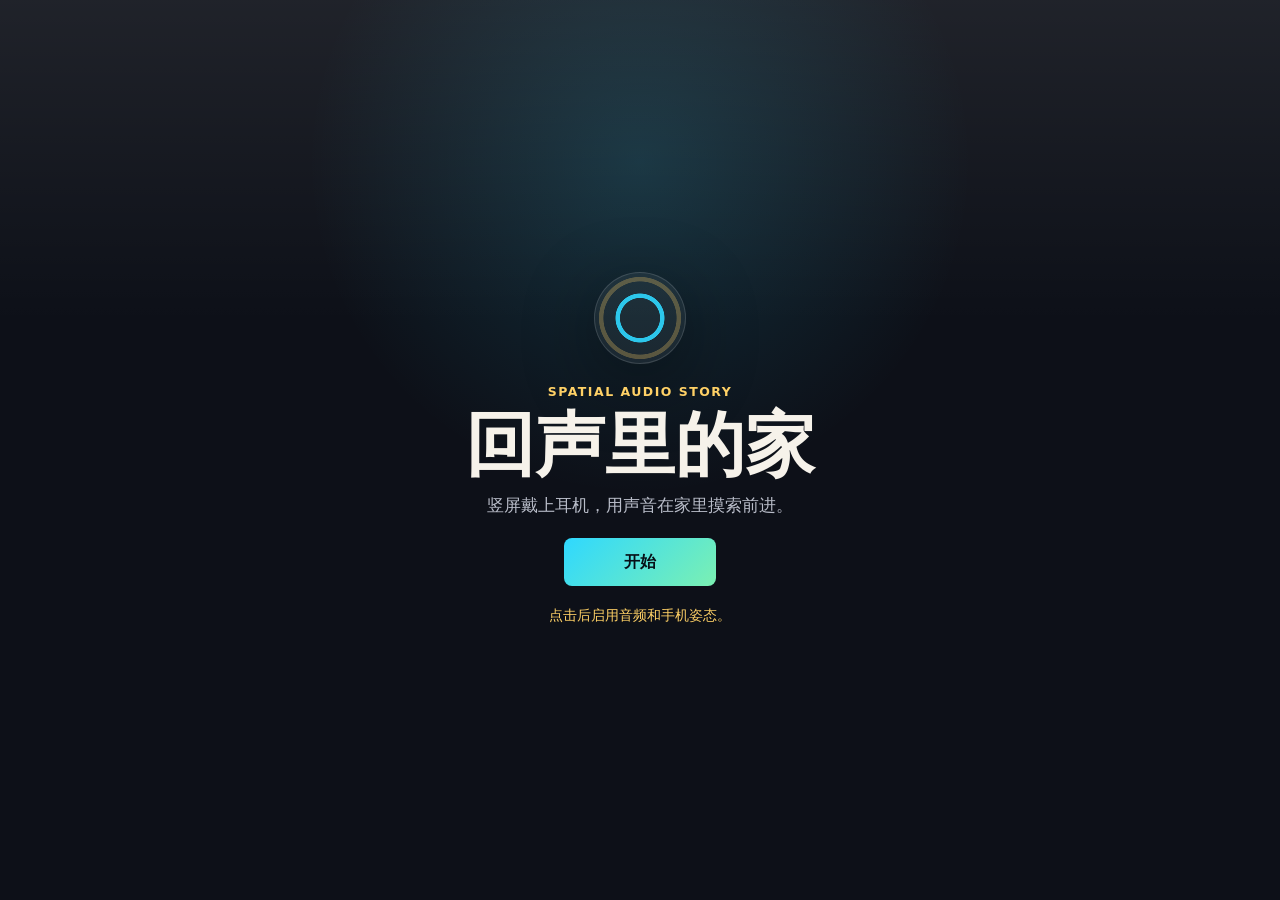
==== index.html @ 54c8c0b4 "Fix iOS sensor and mic startup flow" ====
<!doctype html>
<html lang="zh-CN">
  <head>
    <meta charset="utf-8" />
    <meta name="viewport" content="width=device-width, initial-scale=1, viewport-fit=cover" />
    <meta name="theme-color" content="#0d1018" />
    <meta name="apple-mobile-web-app-capable" content="yes" />
    <meta name="apple-mobile-web-app-status-bar-style" content="black-translucent" />
    <title>回声里的家</title>
    <link rel="manifest" href="./manifest.json" />
    <link rel="icon" href="./icon.svg" type="image/svg+xml" />
    <link rel="stylesheet" href="./styles.css" />
  </head>
  <body>
    <main class="app-shell">
      <section id="startScreen" class="screen screen-start is-active">
        <div class="start-mark" aria-hidden="true"></div>
        <div class="start-copy">
          <p class="eyebrow">Spatial Audio Story</p>
          <h1>回声里的家</h1>
          <p>竖屏戴上耳机，用声音在家里摸索前进。</p>
        </div>
        <button id="startButton" class="primary-button" type="button">开始</button>
        <p id="startStatus" class="status-note">点击后启用音频和手机姿态。</p>
      </section>

      <section id="setupScreen" class="screen screen-setup">
        <div class="setup-card">
          <p class="eyebrow">Calibration</p>
          <h2 id="setupTitle">先校准手机</h2>
          <p id="setupText">竖屏自然握持手机，保持现在的姿势不动。</p>
          <p id="setupHint" class="status-note">校准后会进入 6 步新手教学。</p>
          <div class="setup-actions">
            <button id="calibrateButton" class="primary-button" type="button">校准</button>
            <button id="skipTutorialButton" class="secondary-button" type="button">跳过教学</button>
          </div>
          <div class="invert-actions">
            <button id="invertForwardButton" class="ghost-button" type="button">前后反了</button>
            <button id="invertRightButton" class="ghost-button" type="button">左右反了</button>
          </div>
        </div>
      </section>

      <section id="gameScreen" class="screen screen-game" aria-label="剧情游戏画面">
        <div class="sound-field" aria-hidden="true">
          <span></span>
          <span></span>
          <span></span>
        </div>

        <section id="minimapPanel" class="minimap-panel" aria-label="调试小地图">
          <canvas id="mapCanvas" aria-label="竖屏关卡小地图"></canvas>
        </section>

        <button id="debugHotspot" class="debug-hotspot" type="button" aria-label="切换调试信息"></button>
        <aside id="debugPanel" class="debug-panel" aria-live="polite">
          <span id="debugScene">场景 --</span>
          <span id="debugStep">步骤 --</span>
          <span id="debugDistance">距离 --</span>
          <span id="debugSensor">姿态 --</span>
          <span id="debugMic">麦克风 --</span>
          <span id="debugMap">地图 --</span>
        </aside>

        <div class="turn-layer" aria-hidden="true">
          <div class="turn-zone turn-left">‹</div>
          <div class="turn-zone turn-right">›</div>
        </div>

        <section id="storyPanel" class="story-panel">
          <p id="speakerText" class="speaker-text">内心</p>
          <p id="storyText" class="story-text">......</p>
          <p id="instructionText" class="instruction-text">轻触继续</p>
        </section>
      </section>

      <section id="endingScreen" class="screen screen-ending">
        <div class="ending-copy">
          <p class="eyebrow">Echo</p>
          <h2>你听见了</h2>
          <p>那些被放在磁带里的爱，从来没有离开。</p>
        </div>
        <button id="playAgainButton" class="primary-button" type="button">再玩一次</button>
      </section>

      <section id="developerScreen" class="screen screen-developer">
        <div class="developer-card">
          <p class="eyebrow">Developer</p>
          <h1>后台控制</h1>
          <p>输入开发者密码后，可以全局控制玩家端是否显示小地图。</p>

          <form id="developerLogin" class="developer-login">
            <label for="developerPassword">开发者密码</label>
            <input id="developerPassword" type="password" autocomplete="current-password" />
            <button class="primary-button" type="submit">进入</button>
          </form>

          <section id="developerControls" class="developer-controls" aria-live="polite">
            <label class="toggle-row">
              <span>
                <strong>玩家可见小地图</strong>
                <small>关闭后玩家端只保留沉浸暗场和字幕。</small>
              </span>
              <input id="minimapToggle" type="checkbox" />
            </label>
            <button id="refreshSettingsButton" class="secondary-button" type="button">刷新状态</button>
          </section>

          <p id="developerStatus" class="status-note">等待登录。</p>
        </div>
      </section>
    </main>

    <noscript>这个 demo 需要启用 JavaScript。</noscript>
    <script src="./game.js" defer></script>
  </body>
</html>
---- styles.css ----
:root {
  color-scheme: dark;
  --bg: #0d1018;
  --panel: rgba(14, 17, 25, 0.84);
  --panel-strong: rgba(20, 24, 35, 0.96);
  --line: rgba(255, 255, 255, 0.14);
  --text: #f6f2ea;
  --muted: #b9bdc9;
  --gold: #ffd166;
  --cyan: #2fd8ff;
  --green: #7bf0b2;
  --red: #ff4d5e;
  --ink: #171717;
  --shadow: 0 18px 72px rgba(0, 0, 0, 0.36);
  font-family:
    Inter, ui-sans-serif, system-ui, -apple-system, BlinkMacSystemFont, "Segoe UI",
    "PingFang SC", "Hiragino Sans GB", "Microsoft YaHei", sans-serif;
}

* {
  box-sizing: border-box;
}

html,
body {
  width: 100%;
  height: 100%;
  margin: 0;
}

body {
  min-height: 100svh;
  overflow: hidden;
  background: var(--bg);
  color: var(--text);
  letter-spacing: 0;
  touch-action: none;
  -webkit-tap-highlight-color: transparent;
}

button,
input {
  border-radius: 8px;
  color: inherit;
  font: inherit;
}

button {
  border: 0;
}

button:focus-visible,
input:focus-visible {
  outline: 3px solid rgba(47, 216, 255, 0.72);
  outline-offset: 3px;
}

.app-shell {
  position: relative;
  width: 100%;
  height: 100svh;
  min-width: 320px;
  min-height: 480px;
  overflow: hidden;
}

.screen {
  position: absolute;
  inset: 0;
  display: none;
  overflow: hidden;
}

.screen.is-active {
  display: flex;
}

.screen-start,
.screen-setup,
.screen-ending,
.screen-developer {
  align-items: center;
  justify-content: center;
  flex-direction: column;
  gap: 18px;
  padding: max(24px, env(safe-area-inset-top)) max(20px, env(safe-area-inset-right))
    max(24px, env(safe-area-inset-bottom)) max(20px, env(safe-area-inset-left));
  text-align: center;
  background:
    linear-gradient(180deg, rgba(255, 255, 255, 0.08), transparent 36%),
    radial-gradient(circle at 50% 18%, rgba(47, 216, 255, 0.16), transparent 34%),
    #0d1018;
}

.start-mark {
  width: 92px;
  height: 92px;
  border: 1px solid var(--line);
  border-radius: 50%;
  background:
    radial-gradient(circle, transparent 31%, rgba(47, 216, 255, 0.9) 32% 38%, transparent 39%),
    radial-gradient(circle, transparent 57%, rgba(255, 209, 102, 0.28) 58% 64%, transparent 65%),
    rgba(255, 255, 255, 0.05);
  box-shadow: var(--shadow);
}

.start-copy,
.ending-copy,
.setup-card,
.developer-card {
  width: min(440px, 100%);
}

.setup-card,
.developer-card {
  padding: 22px;
  border: 1px solid var(--line);
  border-radius: 8px;
  background: var(--panel);
  box-shadow: var(--shadow);
  backdrop-filter: blur(18px);
}

.eyebrow {
  margin: 0;
  color: var(--gold);
  font-size: 0.78rem;
  font-weight: 800;
  letter-spacing: 0.12em;
  text-transform: uppercase;
}

h1,
h2 {
  margin: 8px 0 0;
  font-size: clamp(2.2rem, 12vw, 4.4rem);
  line-height: 1;
  letter-spacing: 0;
}

p {
  margin: 12px 0 0;
  color: var(--muted);
  font-size: clamp(0.94rem, 4vw, 1.08rem);
  line-height: 1.6;
}

.primary-button,
.secondary-button,
.ghost-button {
  min-height: 48px;
  padding: 0 20px;
  cursor: pointer;
  font-weight: 900;
  transition:
    transform 160ms ease,
    opacity 160ms ease;
}

.primary-button {
  min-width: 152px;
  background: linear-gradient(135deg, #2fd8ff, #7bf0b2);
  color: #071118;
}

.secondary-button {
  border: 1px solid rgba(255, 255, 255, 0.16);
  background: rgba(255, 255, 255, 0.08);
  color: var(--text);
}

.ghost-button {
  min-height: 42px;
  border: 1px solid rgba(255, 255, 255, 0.12);
  background: transparent;
  color: var(--cyan);
}

button:disabled {
  cursor: default;
  opacity: 0.52;
}

@media (hover: hover) {
  button:not(:disabled):hover {
    transform: translateY(-1px);
  }
}

.status-note {
  min-height: 24px;
  margin: 0;
  color: var(--gold);
  font-size: 0.88rem;
}

.setup-actions,
.invert-actions {
  display: grid;
  grid-template-columns: 1fr 1fr;
  gap: 10px;
  margin-top: 18px;
}

.invert-actions {
  margin-top: 10px;
}

.screen-game {
  background:
    radial-gradient(circle at 50% 26%, rgba(47, 216, 255, 0.15), transparent 28%),
    radial-gradient(circle at 20% 72%, rgba(255, 209, 102, 0.1), transparent 26%),
    #090c12;
}

.screen-game.is-colliding {
  animation: collision-shake 180ms ease-out;
}

@keyframes collision-shake {
  0%,
  100% {
    transform: translate3d(0, 0, 0);
  }
  25% {
    transform: translate3d(-4px, 2px, 0);
  }
  55% {
    transform: translate3d(5px, -2px, 0);
  }
  78% {
    transform: translate3d(-2px, 1px, 0);
  }
}

.sound-field {
  position: absolute;
  inset: 0;
  display: grid;
  place-items: center;
  opacity: 0.82;
  pointer-events: none;
}

.sound-field span {
  position: absolute;
  width: min(78vw, 360px);
  aspect-ratio: 1;
  border: 1px solid rgba(47, 216, 255, 0.16);
  border-radius: 50%;
  animation: pulse-ring 4.8s ease-in-out infinite;
}

.sound-field span:nth-child(2) {
  width: min(54vw, 248px);
  border-color: rgba(255, 209, 102, 0.16);
  animation-delay: -1.7s;
}

.sound-field span:nth-child(3) {
  width: min(28vw, 132px);
  border-color: rgba(123, 240, 178, 0.16);
  animation-delay: -3.1s;
}

@keyframes pulse-ring {
  0%,
  100% {
    transform: scale(0.92);
    opacity: 0.45;
  }
  50% {
    transform: scale(1.08);
    opacity: 0.9;
  }
}

.minimap-panel {
  position: absolute;
  top: max(54px, calc(env(safe-area-inset-top) + 42px));
  right: max(14px, env(safe-area-inset-right));
  left: max(14px, env(safe-area-inset-left));
  z-index: 9;
  height: min(42svh, 330px);
  border: 1px solid rgba(255, 255, 255, 0.18);
  border-radius: 8px;
  overflow: hidden;
  background: rgba(246, 244, 237, 0.96);
  box-shadow: var(--shadow);
  transition:
    opacity 180ms ease,
    transform 180ms ease;
}

.minimap-panel.is-hidden {
  opacity: 0;
  pointer-events: none;
  transform: translateY(-12px);
}

#mapCanvas {
  width: 100%;
  height: 100%;
  display: block;
}

.story-panel {
  position: absolute;
  right: max(14px, env(safe-area-inset-right));
  bottom: max(14px, env(safe-area-inset-bottom));
  left: max(14px, env(safe-area-inset-left));
  z-index: 12;
  display: grid;
  grid-template-columns: 1fr;
  gap: 8px;
  min-height: 152px;
  padding: 16px;
  border: 1px solid var(--line);
  border-radius: 8px;
  background: var(--panel);
  box-shadow: var(--shadow);
  backdrop-filter: blur(18px);
}

.speaker-text,
.story-text,
.instruction-text {
  margin: 0;
}

.speaker-text {
  color: var(--gold);
  font-size: 0.9rem;
  font-weight: 900;
}

.story-text {
  color: var(--text);
  font-size: clamp(1.05rem, 5vw, 1.34rem);
  line-height: 1.45;
}

.instruction-text {
  color: var(--cyan);
  font-size: 0.92rem;
  font-weight: 800;
}

.turn-layer {
  position: absolute;
  inset: 0;
  z-index: 8;
  display: grid;
  grid-template-columns: 1fr 1fr;
  pointer-events: none;
}

.turn-zone {
  display: grid;
  place-items: center start;
  padding: 0 18px;
  color: rgba(246, 242, 234, 0.18);
  font-size: clamp(3rem, 18vw, 6.8rem);
  font-weight: 200;
  line-height: 1;
}

.turn-right {
  place-items: center end;
}

.debug-hotspot {
  position: absolute;
  top: max(8px, env(safe-area-inset-top));
  left: max(8px, env(safe-area-inset-left));
  z-index: 18;
  width: 52px;
  height: 44px;
  background: transparent;
}

.debug-panel {
  position: absolute;
  top: max(10px, env(safe-area-inset-top));
  left: max(12px, env(safe-area-inset-left));
  right: max(12px, env(safe-area-inset-right));
  z-index: 16;
  display: none;
  grid-template-columns: 1fr 1fr;
  gap: 8px;
  padding: 8px 10px;
  border: 1px solid var(--line);
  border-radius: 8px;
  background: var(--panel-strong);
  color: var(--muted);
  font-size: 0.74rem;
  box-shadow: var(--shadow);
}

.debug-panel.is-visible {
  display: grid;
}

.developer-login {
  display: grid;
  gap: 10px;
  margin-top: 18px;
  text-align: left;
}

.developer-login label {
  color: var(--muted);
  font-size: 0.84rem;
  font-weight: 800;
}

.developer-login input {
  width: 100%;
  min-height: 48px;
  border: 1px solid var(--line);
  background: rgba(255, 255, 255, 0.08);
  padding: 0 12px;
}

.developer-controls {
  display: none;
  gap: 12px;
  margin-top: 18px;
}

.developer-controls.is-visible {
  display: grid;
}

.toggle-row {
  display: flex;
  align-items: center;
  justify-content: space-between;
  gap: 14px;
  padding: 14px;
  border: 1px solid var(--line);
  border-radius: 8px;
  background: rgba(255, 255, 255, 0.06);
  text-align: left;
}

.toggle-row strong,
.toggle-row small {
  display: block;
}

.toggle-row small {
  margin-top: 4px;
  color: var(--muted);
  font-size: 0.8rem;
  line-height: 1.45;
}

.toggle-row input {
  width: 48px;
  height: 28px;
  accent-color: var(--green);
}

noscript {
  position: fixed;
  right: 16px;
  bottom: 16px;
  z-index: 50;
  padding: 12px 14px;
  border-radius: 8px;
  background: var(--red);
  color: #fff;
}

@media (min-width: 700px) {
  .minimap-panel {
    right: auto;
    width: 360px;
    height: 300px;
  }

  .story-panel {
    left: 50%;
    width: min(520px, calc(100% - 28px));
    transform: translateX(-50%);
  }
}

@media (max-height: 660px) {
  .minimap-panel {
    height: min(34svh, 220px);
  }

  .story-panel {
    min-height: 126px;
    padding: 12px;
  }
}
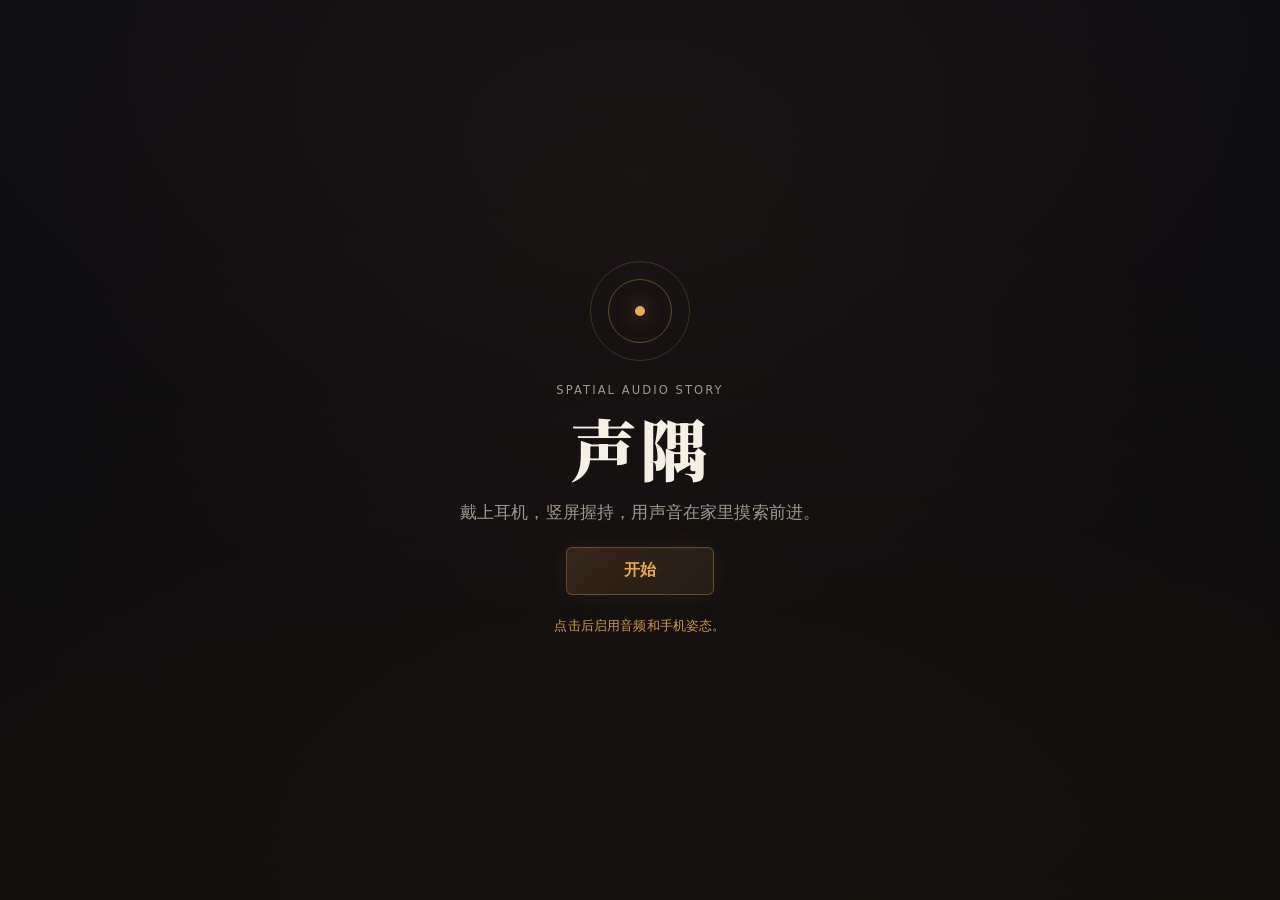
==== commit 2b8cb7eb: "Initial import" ====
--- a/index.html
+++ b/index.html
@@ -3,10 +3,10 @@
   <head>
     <meta charset="utf-8" />
     <meta name="viewport" content="width=device-width, initial-scale=1, viewport-fit=cover" />
-    <meta name="theme-color" content="#0d1018" />
+    <meta name="theme-color" content="#0c0b0f" />
     <meta name="apple-mobile-web-app-capable" content="yes" />
     <meta name="apple-mobile-web-app-status-bar-style" content="black-translucent" />
-    <title>回声里的家</title>
+    <title>声隅</title>
     <link rel="manifest" href="./manifest.json" />
     <link rel="icon" href="./icon.svg" type="image/svg+xml" />
     <link rel="stylesheet" href="./styles.css" />
@@ -14,11 +14,11 @@
   <body>
     <main class="app-shell">
       <section id="startScreen" class="screen screen-start is-active">
-        <div class="start-mark" aria-hidden="true"></div>
+        <div class="start-mark" aria-hidden="true"><span class="start-mark-dot"></span></div>
         <div class="start-copy">
           <p class="eyebrow">Spatial Audio Story</p>
-          <h1>回声里的家</h1>
-          <p>竖屏戴上耳机，用声音在家里摸索前进。</p>
+          <h1>声隅</h1>
+          <p>戴上耳机，竖屏握持，用声音在家里摸索前进。</p>
         </div>
         <button id="startButton" class="primary-button" type="button">开始</button>
         <p id="startStatus" class="status-note">点击后启用音频和手机姿态。</p>
@@ -48,10 +48,6 @@
           <span></span>
         </div>
 
-        <section id="minimapPanel" class="minimap-panel" aria-label="调试小地图">
-          <canvas id="mapCanvas" aria-label="竖屏关卡小地图"></canvas>
-        </section>
-
         <button id="debugHotspot" class="debug-hotspot" type="button" aria-label="切换调试信息"></button>
         <aside id="debugPanel" class="debug-panel" aria-live="polite">
           <span id="debugScene">场景 --</span>
@@ -59,7 +55,6 @@
           <span id="debugDistance">距离 --</span>
           <span id="debugSensor">姿态 --</span>
           <span id="debugMic">麦克风 --</span>
-          <span id="debugMap">地图 --</span>
         </aside>
 
         <div class="turn-layer" aria-hidden="true">
@@ -78,7 +73,7 @@
         <div class="ending-copy">
           <p class="eyebrow">Echo</p>
           <h2>你听见了</h2>
-          <p>那些被放在磁带里的爱，从来没有离开。</p>
+          <p>那些留在磁带里的声音，从来没有离开。</p>
         </div>
         <button id="playAgainButton" class="primary-button" type="button">再玩一次</button>
       </section>
@@ -87,7 +82,7 @@
         <div class="developer-card">
           <p class="eyebrow">Developer</p>
           <h1>后台控制</h1>
-          <p>输入开发者密码后，可以全局控制玩家端是否显示小地图。</p>
+          <p>输入开发者密码后，可以全局控制空间音频模式。</p>
 
           <form id="developerLogin" class="developer-login">
             <label for="developerPassword">开发者密码</label>
@@ -96,19 +91,29 @@
           </form>
 
           <section id="developerControls" class="developer-controls" aria-live="polite">
-            <label class="toggle-row">
+            <div class="setting-row">
               <span>
-                <strong>玩家可见小地图</strong>
-                <small>关闭后玩家端只保留沉浸暗场和字幕。</small>
+                <strong>空间音频模式</strong>
+                <small>明显适合现场演示，真实更接近自然 HRTF。</small>
               </span>
-              <input id="minimapToggle" type="checkbox" />
-            </label>
+              <div class="segment-control" role="radiogroup" aria-label="空间音频模式">
+                <label>
+                  <input type="radio" name="spatialMode" value="boosted" />
+                  <span>明显</span>
+                </label>
+                <label>
+                  <input type="radio" name="spatialMode" value="natural" />
+                  <span>真实</span>
+                </label>
+              </div>
+            </div>
             <button id="refreshSettingsButton" class="secondary-button" type="button">刷新状态</button>
           </section>
 
           <p id="developerStatus" class="status-note">等待登录。</p>
         </div>
       </section>
+
     </main>
 
     <noscript>这个 demo 需要启用 JavaScript。</noscript>
--- a/styles.css
+++ b/styles.css
@@ -1,20 +1,25 @@
+@import url('https://fonts.googleapis.com/css2?family=Noto+Serif+SC:wght@400;700;900&display=swap');
+
 :root {
   color-scheme: dark;
-  --bg: #0d1018;
-  --panel: rgba(14, 17, 25, 0.84);
-  --panel-strong: rgba(20, 24, 35, 0.96);
-  --line: rgba(255, 255, 255, 0.14);
-  --text: #f6f2ea;
-  --muted: #b9bdc9;
-  --gold: #ffd166;
-  --cyan: #2fd8ff;
-  --green: #7bf0b2;
-  --red: #ff4d5e;
-  --ink: #171717;
-  --shadow: 0 18px 72px rgba(0, 0, 0, 0.36);
-  font-family:
-    Inter, ui-sans-serif, system-ui, -apple-system, BlinkMacSystemFont, "Segoe UI",
-    "PingFang SC", "Hiragino Sans GB", "Microsoft YaHei", sans-serif;
+  --bg: #0c0b0f;
+  --bg-warm: #110f14;
+  --panel: rgba(18, 16, 22, 0.88);
+  --panel-strong: rgba(22, 20, 28, 0.96);
+  --line: rgba(255, 245, 230, 0.1);
+  --text: #ede8df;
+  --muted: #9e978b;
+  --amber: #e8a84c;
+  --amber-soft: #d4973f;
+  --warm: #c4875a;
+  --rose: #c47a7a;
+  --cream: #f5efe4;
+  --ink: #1a1820;
+  --shadow: 0 24px 80px rgba(0, 0, 0, 0.5);
+  --font-display: "Noto Serif SC", "Source Han Serif SC", "Songti SC", serif;
+  --font-body:
+    "PingFang SC", "Hiragino Sans GB", "Microsoft YaHei",
+    system-ui, -apple-system, sans-serif;
 }
 
 * {
@@ -33,14 +38,15 @@
   overflow: hidden;
   background: var(--bg);
   color: var(--text);
-  letter-spacing: 0;
+  font-family: var(--font-body);
+  letter-spacing: 0.01em;
   touch-action: none;
   -webkit-tap-highlight-color: transparent;
 }
 
 button,
 input {
-  border-radius: 8px;
+  border-radius: 6px;
   color: inherit;
   font: inherit;
 }
@@ -51,9 +57,11 @@
 
 button:focus-visible,
 input:focus-visible {
-  outline: 3px solid rgba(47, 216, 255, 0.72);
+  outline: 2px solid rgba(232, 168, 76, 0.6);
   outline-offset: 3px;
 }
+
+/* ── Shell ── */
 
 .app-shell {
   position: relative;
@@ -69,116 +77,171 @@
   inset: 0;
   display: none;
   overflow: hidden;
+  opacity: 0;
+  transition: opacity 420ms ease;
 }
 
 .screen.is-active {
   display: flex;
-}
+  opacity: 1;
+}
+
+/* ── Start / Setup / Ending ── */
 
 .screen-start,
 .screen-setup,
-.screen-ending,
-.screen-developer {
+.screen-ending {
   align-items: center;
   justify-content: center;
   flex-direction: column;
-  gap: 18px;
-  padding: max(24px, env(safe-area-inset-top)) max(20px, env(safe-area-inset-right))
-    max(24px, env(safe-area-inset-bottom)) max(20px, env(safe-area-inset-left));
+  gap: 20px;
+  padding: max(28px, env(safe-area-inset-top)) max(22px, env(safe-area-inset-right))
+    max(28px, env(safe-area-inset-bottom)) max(22px, env(safe-area-inset-left));
   text-align: center;
   background:
-    linear-gradient(180deg, rgba(255, 255, 255, 0.08), transparent 36%),
-    radial-gradient(circle at 50% 18%, rgba(47, 216, 255, 0.16), transparent 34%),
-    #0d1018;
-}
-
+    radial-gradient(ellipse 60% 50% at 50% 20%, rgba(232, 168, 76, 0.06), transparent),
+    radial-gradient(ellipse 80% 60% at 50% 80%, rgba(196, 135, 90, 0.04), transparent),
+    linear-gradient(175deg, #0f0e13 0%, #0c0b0f 40%, #110e0b 100%);
+}
+
+/* Start screen mark — concentric sound ripple */
 .start-mark {
-  width: 92px;
-  height: 92px;
-  border: 1px solid var(--line);
+  position: relative;
+  width: 100px;
+  height: 100px;
   border-radius: 50%;
-  background:
-    radial-gradient(circle, transparent 31%, rgba(47, 216, 255, 0.9) 32% 38%, transparent 39%),
-    radial-gradient(circle, transparent 57%, rgba(255, 209, 102, 0.28) 58% 64%, transparent 65%),
-    rgba(255, 255, 255, 0.05);
-  box-shadow: var(--shadow);
+}
+
+.start-mark::before,
+.start-mark::after {
+  content: "";
+  position: absolute;
+  inset: 0;
+  border-radius: 50%;
+  border: 1px solid rgba(232, 168, 76, 0.2);
+  animation: ripple-out 3.6s ease-in-out infinite;
+}
+
+.start-mark::after {
+  inset: 18px;
+  border-color: rgba(232, 168, 76, 0.35);
+  animation-delay: -1.2s;
+}
+
+@keyframes ripple-out {
+  0%, 100% {
+    transform: scale(0.88);
+    opacity: 0.3;
+  }
+  50% {
+    transform: scale(1.15);
+    opacity: 0.7;
+  }
+}
+
+.start-mark-dot {
+  position: absolute;
+  top: 50%;
+  left: 50%;
+  width: 10px;
+  height: 10px;
+  margin: -5px 0 0 -5px;
+  border-radius: 50%;
+  background: var(--amber);
+  box-shadow: 0 0 20px rgba(232, 168, 76, 0.5);
 }
 
 .start-copy,
 .ending-copy,
-.setup-card,
-.developer-card {
-  width: min(440px, 100%);
-}
-
-.setup-card,
-.developer-card {
-  padding: 22px;
-  border: 1px solid var(--line);
-  border-radius: 8px;
+.setup-card {
+  width: min(420px, 100%);
+}
+
+.setup-card {
+  padding: 24px 22px;
+  border: 1px solid var(--line);
+  border-radius: 10px;
   background: var(--panel);
   box-shadow: var(--shadow);
-  backdrop-filter: blur(18px);
+  backdrop-filter: blur(24px);
+  -webkit-backdrop-filter: blur(24px);
 }
 
 .eyebrow {
   margin: 0;
-  color: var(--gold);
-  font-size: 0.78rem;
-  font-weight: 800;
-  letter-spacing: 0.12em;
+  color: var(--muted);
+  font-family: var(--font-body);
+  font-size: 0.72rem;
+  font-weight: 400;
+  letter-spacing: 0.18em;
   text-transform: uppercase;
 }
 
 h1,
 h2 {
-  margin: 8px 0 0;
-  font-size: clamp(2.2rem, 12vw, 4.4rem);
-  line-height: 1;
-  letter-spacing: 0;
+  margin: 10px 0 0;
+  font-family: var(--font-display);
+  font-size: clamp(2.4rem, 13vw, 4.2rem);
+  font-weight: 900;
+  line-height: 1.1;
+  letter-spacing: 0.04em;
+  color: var(--cream);
 }
 
 p {
-  margin: 12px 0 0;
-  color: var(--muted);
-  font-size: clamp(0.94rem, 4vw, 1.08rem);
-  line-height: 1.6;
-}
+  margin: 14px 0 0;
+  color: var(--muted);
+  font-size: clamp(0.92rem, 3.8vw, 1.04rem);
+  line-height: 1.7;
+}
+
+/* ── Buttons ── */
 
 .primary-button,
 .secondary-button,
 .ghost-button {
   min-height: 48px;
-  padding: 0 20px;
+  padding: 0 24px;
   cursor: pointer;
-  font-weight: 900;
+  font-weight: 700;
+  letter-spacing: 0.02em;
   transition:
-    transform 160ms ease,
-    opacity 160ms ease;
+    transform 180ms ease,
+    opacity 180ms ease,
+    box-shadow 180ms ease;
 }
 
 .primary-button {
-  min-width: 152px;
-  background: linear-gradient(135deg, #2fd8ff, #7bf0b2);
-  color: #071118;
+  min-width: 148px;
+  border: 1px solid rgba(232, 168, 76, 0.3);
+  border-radius: 6px;
+  background: linear-gradient(135deg, rgba(232, 168, 76, 0.15), rgba(196, 135, 90, 0.1));
+  color: var(--amber);
+  box-shadow: 0 0 24px rgba(232, 168, 76, 0.08);
+}
+
+.primary-button:not(:disabled):hover {
+  background: linear-gradient(135deg, rgba(232, 168, 76, 0.22), rgba(196, 135, 90, 0.14));
+  box-shadow: 0 0 32px rgba(232, 168, 76, 0.14);
 }
 
 .secondary-button {
-  border: 1px solid rgba(255, 255, 255, 0.16);
-  background: rgba(255, 255, 255, 0.08);
+  border: 1px solid rgba(255, 245, 230, 0.12);
+  background: rgba(255, 255, 255, 0.04);
   color: var(--text);
 }
 
 .ghost-button {
   min-height: 42px;
-  border: 1px solid rgba(255, 255, 255, 0.12);
+  border: 1px solid rgba(255, 245, 230, 0.08);
   background: transparent;
-  color: var(--cyan);
+  color: var(--muted);
+  font-size: 0.9rem;
 }
 
 button:disabled {
   cursor: default;
-  opacity: 0.52;
+  opacity: 0.42;
 }
 
 @media (hover: hover) {
@@ -190,9 +253,11 @@
 .status-note {
   min-height: 24px;
   margin: 0;
-  color: var(--gold);
-  font-size: 0.88rem;
-}
+  color: var(--amber-soft);
+  font-size: 0.84rem;
+}
+
+/* ── Setup ── */
 
 .setup-actions,
 .invert-actions {
@@ -206,11 +271,13 @@
   margin-top: 10px;
 }
 
+/* ── Game screen ── */
+
 .screen-game {
   background:
-    radial-gradient(circle at 50% 26%, rgba(47, 216, 255, 0.15), transparent 28%),
-    radial-gradient(circle at 20% 72%, rgba(255, 209, 102, 0.1), transparent 26%),
-    #090c12;
+    radial-gradient(ellipse 50% 40% at 50% 30%, rgba(232, 168, 76, 0.04), transparent),
+    radial-gradient(ellipse 60% 50% at 25% 75%, rgba(196, 135, 90, 0.03), transparent),
+    #0a090d;
 }
 
 .screen-game.is-colliding {
@@ -218,91 +285,55 @@
 }
 
 @keyframes collision-shake {
-  0%,
-  100% {
-    transform: translate3d(0, 0, 0);
-  }
-  25% {
-    transform: translate3d(-4px, 2px, 0);
-  }
-  55% {
-    transform: translate3d(5px, -2px, 0);
-  }
-  78% {
-    transform: translate3d(-2px, 1px, 0);
-  }
-}
-
+  0%, 100% { transform: translate3d(0, 0, 0); }
+  25% { transform: translate3d(-3px, 2px, 0); }
+  55% { transform: translate3d(4px, -1px, 0); }
+  78% { transform: translate3d(-2px, 1px, 0); }
+}
+
+/* Sound field rings */
 .sound-field {
   position: absolute;
   inset: 0;
   display: grid;
   place-items: center;
-  opacity: 0.82;
+  opacity: 0.6;
   pointer-events: none;
 }
 
 .sound-field span {
   position: absolute;
-  width: min(78vw, 360px);
+  width: min(72vw, 340px);
   aspect-ratio: 1;
-  border: 1px solid rgba(47, 216, 255, 0.16);
+  border: 1px solid rgba(232, 168, 76, 0.08);
   border-radius: 50%;
-  animation: pulse-ring 4.8s ease-in-out infinite;
+  animation: pulse-ring 5.4s ease-in-out infinite;
 }
 
 .sound-field span:nth-child(2) {
-  width: min(54vw, 248px);
-  border-color: rgba(255, 209, 102, 0.16);
-  animation-delay: -1.7s;
+  width: min(48vw, 220px);
+  border-color: rgba(196, 135, 90, 0.08);
+  animation-delay: -1.8s;
 }
 
 .sound-field span:nth-child(3) {
-  width: min(28vw, 132px);
-  border-color: rgba(123, 240, 178, 0.16);
-  animation-delay: -3.1s;
+  width: min(24vw, 110px);
+  border-color: rgba(245, 239, 228, 0.06);
+  animation-delay: -3.4s;
 }
 
 @keyframes pulse-ring {
-  0%,
-  100% {
-    transform: scale(0.92);
-    opacity: 0.45;
+  0%, 100% {
+    transform: scale(0.9);
+    opacity: 0.3;
   }
   50% {
-    transform: scale(1.08);
-    opacity: 0.9;
-  }
-}
-
-.minimap-panel {
-  position: absolute;
-  top: max(54px, calc(env(safe-area-inset-top) + 42px));
-  right: max(14px, env(safe-area-inset-right));
-  left: max(14px, env(safe-area-inset-left));
-  z-index: 9;
-  height: min(42svh, 330px);
-  border: 1px solid rgba(255, 255, 255, 0.18);
-  border-radius: 8px;
-  overflow: hidden;
-  background: rgba(246, 244, 237, 0.96);
-  box-shadow: var(--shadow);
-  transition:
-    opacity 180ms ease,
-    transform 180ms ease;
-}
-
-.minimap-panel.is-hidden {
-  opacity: 0;
-  pointer-events: none;
-  transform: translateY(-12px);
-}
-
-#mapCanvas {
-  width: 100%;
-  height: 100%;
-  display: block;
-}
+    transform: scale(1.12);
+    opacity: 0.8;
+  }
+}
+
+/* ── Story panel (subtitle card) ── */
 
 .story-panel {
   position: absolute;
@@ -312,39 +343,51 @@
   z-index: 12;
   display: grid;
   grid-template-columns: 1fr;
-  gap: 8px;
-  min-height: 152px;
-  padding: 16px;
-  border: 1px solid var(--line);
-  border-radius: 8px;
+  gap: 6px;
+  min-height: 148px;
+  padding: 18px 20px;
+  border: 1px solid var(--line);
+  border-radius: 10px;
   background: var(--panel);
-  box-shadow: var(--shadow);
-  backdrop-filter: blur(18px);
+  box-shadow:
+    var(--shadow),
+    inset 0 1px 0 rgba(245, 239, 228, 0.04);
+  backdrop-filter: blur(28px);
+  -webkit-backdrop-filter: blur(28px);
 }
 
 .speaker-text,
 .story-text,
 .instruction-text {
   margin: 0;
+  transition: opacity 200ms ease;
 }
 
 .speaker-text {
-  color: var(--gold);
-  font-size: 0.9rem;
-  font-weight: 900;
+  color: var(--amber);
+  font-family: var(--font-display);
+  font-size: 0.85rem;
+  font-weight: 700;
+  letter-spacing: 0.06em;
 }
 
 .story-text {
-  color: var(--text);
-  font-size: clamp(1.05rem, 5vw, 1.34rem);
-  line-height: 1.45;
+  color: var(--cream);
+  font-family: var(--font-display);
+  font-size: clamp(1.05rem, 4.8vw, 1.28rem);
+  font-weight: 400;
+  line-height: 1.65;
+  letter-spacing: 0.02em;
 }
 
 .instruction-text {
-  color: var(--cyan);
-  font-size: 0.92rem;
-  font-weight: 800;
-}
+  color: var(--muted);
+  font-size: 0.86rem;
+  font-weight: 400;
+  letter-spacing: 0.01em;
+}
+
+/* ── Turn zones ── */
 
 .turn-layer {
   position: absolute;
@@ -359,8 +402,8 @@
   display: grid;
   place-items: center start;
   padding: 0 18px;
-  color: rgba(246, 242, 234, 0.18);
-  font-size: clamp(3rem, 18vw, 6.8rem);
+  color: rgba(245, 239, 228, 0.1);
+  font-size: clamp(2.6rem, 16vw, 6rem);
   font-weight: 200;
   line-height: 1;
 }
@@ -368,6 +411,8 @@
 .turn-right {
   place-items: center end;
 }
+
+/* ── Debug ── */
 
 .debug-hotspot {
   position: absolute;
@@ -393,7 +438,8 @@
   border-radius: 8px;
   background: var(--panel-strong);
   color: var(--muted);
-  font-size: 0.74rem;
+  font-size: 0.72rem;
+  font-family: ui-monospace, "SF Mono", monospace;
   box-shadow: var(--shadow);
 }
 
@@ -401,65 +447,112 @@
   display: grid;
 }
 
-.developer-login {
-  display: grid;
-  gap: 10px;
+/* ── Developer ── */
+
+.screen-developer {
+  align-items: center;
+  justify-content: center;
+  padding: max(28px, env(safe-area-inset-top)) max(22px, env(safe-area-inset-right))
+    max(28px, env(safe-area-inset-bottom)) max(22px, env(safe-area-inset-left));
+  background:
+    radial-gradient(ellipse 70% 55% at 50% 12%, rgba(232, 168, 76, 0.05), transparent),
+    linear-gradient(175deg, #0f0e13 0%, #0c0b0f 100%);
+}
+
+.developer-card {
+  width: min(460px, 100%);
+  padding: 24px 22px;
+  border: 1px solid var(--line);
+  border-radius: 10px;
+  background: var(--panel);
+  box-shadow: var(--shadow);
+  text-align: left;
+  backdrop-filter: blur(24px);
+  -webkit-backdrop-filter: blur(24px);
+}
+
+.developer-login,
+.developer-controls {
+  display: grid;
+  gap: 12px;
   margin-top: 18px;
-  text-align: left;
 }
 
 .developer-login label {
   color: var(--muted);
   font-size: 0.84rem;
-  font-weight: 800;
+  font-weight: 700;
 }
 
 .developer-login input {
   width: 100%;
   min-height: 48px;
   border: 1px solid var(--line);
-  background: rgba(255, 255, 255, 0.08);
-  padding: 0 12px;
+  background: rgba(255, 255, 255, 0.05);
+  padding: 0 14px;
+  border-radius: 6px;
 }
 
 .developer-controls {
   display: none;
+}
+
+.developer-controls.is-visible {
+  display: grid;
+}
+
+.setting-row {
+  display: grid;
   gap: 12px;
-  margin-top: 18px;
-}
-
-.developer-controls.is-visible {
-  display: grid;
-}
-
-.toggle-row {
-  display: flex;
-  align-items: center;
-  justify-content: space-between;
-  gap: 14px;
   padding: 14px;
   border: 1px solid var(--line);
   border-radius: 8px;
-  background: rgba(255, 255, 255, 0.06);
-  text-align: left;
-}
-
-.toggle-row strong,
-.toggle-row small {
+  background: rgba(255, 255, 255, 0.03);
+}
+
+.setting-row strong,
+.setting-row small {
   display: block;
 }
 
-.toggle-row small {
+.setting-row small {
   margin-top: 4px;
   color: var(--muted);
   font-size: 0.8rem;
   line-height: 1.45;
 }
 
-.toggle-row input {
-  width: 48px;
-  height: 28px;
-  accent-color: var(--green);
+.segment-control {
+  display: grid;
+  grid-template-columns: 1fr 1fr;
+  gap: 8px;
+}
+
+.segment-control label {
+  cursor: pointer;
+}
+
+.segment-control input {
+  position: absolute;
+  opacity: 0;
+  pointer-events: none;
+}
+
+.segment-control span {
+  display: grid;
+  place-items: center;
+  min-height: 42px;
+  border: 1px solid var(--line);
+  border-radius: 6px;
+  color: var(--muted);
+  background: rgba(255, 255, 255, 0.04);
+  font-weight: 700;
+}
+
+.segment-control input:checked + span {
+  border-color: rgba(232, 168, 76, 0.46);
+  color: var(--amber);
+  background: rgba(232, 168, 76, 0.12);
 }
 
 noscript {
@@ -469,31 +562,23 @@
   z-index: 50;
   padding: 12px 14px;
   border-radius: 8px;
-  background: var(--red);
+  background: var(--rose);
   color: #fff;
 }
 
+/* ── Responsive ── */
+
 @media (min-width: 700px) {
-  .minimap-panel {
-    right: auto;
-    width: 360px;
-    height: 300px;
-  }
-
   .story-panel {
     left: 50%;
-    width: min(520px, calc(100% - 28px));
+    width: min(500px, calc(100% - 28px));
     transform: translateX(-50%);
   }
 }
 
 @media (max-height: 660px) {
-  .minimap-panel {
-    height: min(34svh, 220px);
-  }
-
   .story-panel {
-    min-height: 126px;
-    padding: 12px;
-  }
-}
+    min-height: 120px;
+    padding: 14px;
+  }
+}
